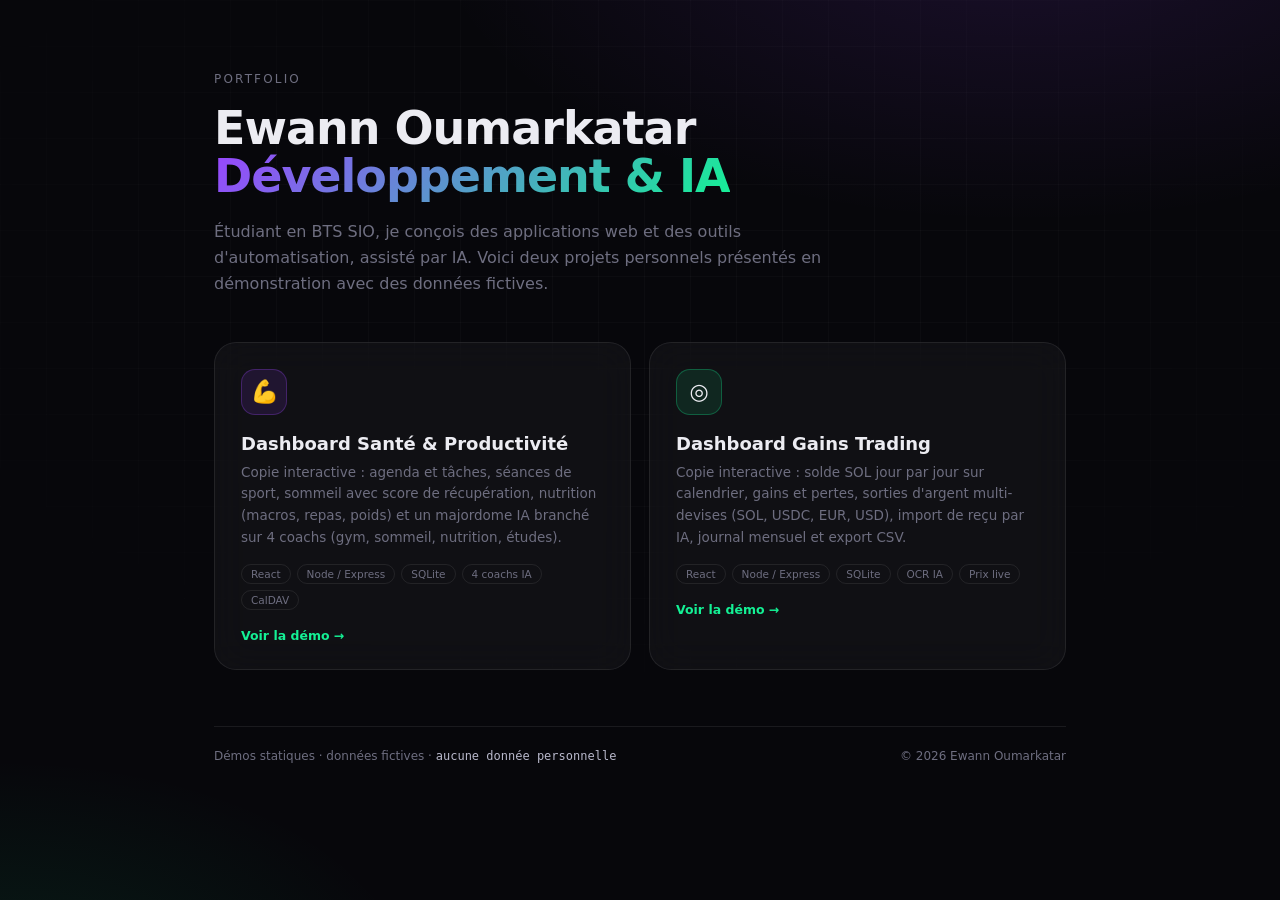
==== index.html @ 9dda3adc "Portfolio — présentation des projets" ====
<!doctype html>
<html lang="fr">
<head>
<meta charset="utf-8" />
<meta name="viewport" content="width=device-width, initial-scale=1.0" />
<title>Ewann Oumarkatar — Portfolio</title>
<style>
  :root {
    --bg: #07070b;
    --text: #ECECF2;
    --muted: #6E6E80;
    --line: rgba(255,255,255,0.08);
    --glass: rgba(255,255,255,0.04);
    --violet: #9945FF;
    --green: #14F195;
  }
  * { box-sizing: border-box; margin: 0; padding: 0; }
  html, body { min-height: 100%; }
  body {
    background:
      radial-gradient(1000px 520px at 80% -10%, rgba(153,69,255,0.14), transparent 60%),
      radial-gradient(760px 420px at 0% 110%, rgba(20,241,149,0.09), transparent 55%),
      var(--bg);
    color: var(--text);
    font-family: 'Inter', system-ui, -apple-system, 'Segoe UI', sans-serif;
    -webkit-font-smoothing: antialiased;
    min-height: 100vh;
    display: flex;
    flex-direction: column;
  }
  .grid-bg::before {
    content: "";
    position: fixed; inset: 0; pointer-events: none; z-index: 0;
    background-image:
      linear-gradient(rgba(255,255,255,0.022) 1px, transparent 1px),
      linear-gradient(90deg, rgba(255,255,255,0.022) 1px, transparent 1px);
    background-size: 46px 46px;
    -webkit-mask-image: radial-gradient(ellipse 90% 70% at 50% 30%, #000 30%, transparent 75%);
    mask-image: radial-gradient(ellipse 90% 70% at 50% 30%, #000 30%, transparent 75%);
  }
  .wrap { position: relative; z-index: 1; max-width: 900px; margin: 0 auto; padding: 72px 24px 64px; width: 100%; }

  .eyebrow { font-size: 12px; letter-spacing: .18em; text-transform: uppercase; color: var(--muted); margin-bottom: 18px; }
  h1 { font-size: clamp(30px, 6vw, 46px); font-weight: 800; letter-spacing: -1px; line-height: 1.05; }
  h1 .grad {
    background: linear-gradient(135deg, var(--violet), var(--green));
    -webkit-background-clip: text; background-clip: text; color: transparent;
  }
  .lead { color: var(--muted); font-size: 16px; line-height: 1.65; margin-top: 18px; max-width: 640px; }

  .cards { display: grid; grid-template-columns: 1fr; gap: 18px; margin-top: 44px; }
  @media (min-width: 720px) { .cards { grid-template-columns: 1fr 1fr; } }

  a.card {
    display: block; text-decoration: none; color: inherit;
    background: var(--glass);
    border: 1px solid var(--line);
    border-radius: 22px;
    padding: 26px;
    backdrop-filter: blur(18px);
    -webkit-backdrop-filter: blur(18px);
    transition: transform .18s ease, border-color .18s ease, background .18s ease;
  }
  a.card:hover { transform: translateY(-4px); border-color: rgba(255,255,255,0.18); background: rgba(255,255,255,0.07); }
  .card .ic {
    width: 46px; height: 46px; border-radius: 14px; display: grid; place-items: center;
    font-size: 22px; margin-bottom: 18px;
    background: rgba(153,69,255,0.12); border: 1px solid rgba(153,69,255,0.28);
  }
  .card.t-green .ic { background: rgba(20,241,149,0.10); border-color: rgba(20,241,149,0.28); }
  .card h2 { font-size: 18px; font-weight: 700; margin-bottom: 8px; }
  .card p { color: var(--muted); font-size: 13.5px; line-height: 1.6; }
  .card .tags { display: flex; flex-wrap: wrap; gap: 6px; margin-top: 16px; }
  .tag { font-size: 10.5px; color: var(--muted); border: 1px solid var(--line); border-radius: 999px; padding: 3px 9px; }
  .card .go { margin-top: 18px; font-size: 12.5px; font-weight: 600; color: var(--green); }

  footer { margin-top: 56px; padding-top: 22px; border-top: 1px solid var(--line); color: var(--muted); font-size: 12px; display: flex; justify-content: space-between; flex-wrap: wrap; gap: 10px; }
  footer code { font-family: 'JetBrains Mono', ui-monospace, monospace; color: #b9b9cc; }
</style>
</head>
<body class="grid-bg">
  <div class="wrap">
    <div class="eyebrow">Portfolio</div>
    <h1>Ewann Oumarkatar<br><span class="grad">Développement &amp; IA</span></h1>
    <p class="lead">
      Étudiant en BTS SIO, je conçois des applications web et des outils d'automatisation,
      assisté par IA. Voici deux projets personnels présentés en démonstration avec des
      données fictives.
    </p>

    <div class="cards">
      <a class="card" href="sante/index.html">
        <div class="ic">💪</div>
        <h2>Dashboard Santé &amp; Productivité</h2>
        <p>Copie interactive : agenda et tâches, séances de sport, sommeil avec score de récupération, nutrition (macros, repas, poids) et un majordome IA branché sur 4 coachs (gym, sommeil, nutrition, études).</p>
        <div class="tags">
          <span class="tag">React</span><span class="tag">Node / Express</span>
          <span class="tag">SQLite</span><span class="tag">4 coachs IA</span><span class="tag">CalDAV</span>
        </div>
        <div class="go">Voir la démo →</div>
      </a>

      <a class="card t-green" href="trading/index.html">
        <div class="ic">◎</div>
        <h2>Dashboard Gains Trading</h2>
        <p>Copie interactive : solde SOL jour par jour sur calendrier, gains et pertes, sorties d'argent multi-devises (SOL, USDC, EUR, USD), import de reçu par IA, journal mensuel et export CSV.</p>
        <div class="tags">
          <span class="tag">React</span><span class="tag">Node / Express</span>
          <span class="tag">SQLite</span><span class="tag">OCR IA</span><span class="tag">Prix live</span>
        </div>
        <div class="go">Voir la démo →</div>
      </a>
    </div>

    <footer>
      <span>Démos statiques · données fictives · <code>aucune donnée personnelle</code></span>
      <span>© 2026 Ewann Oumarkatar</span>
    </footer>
  </div>
</body>
</html>
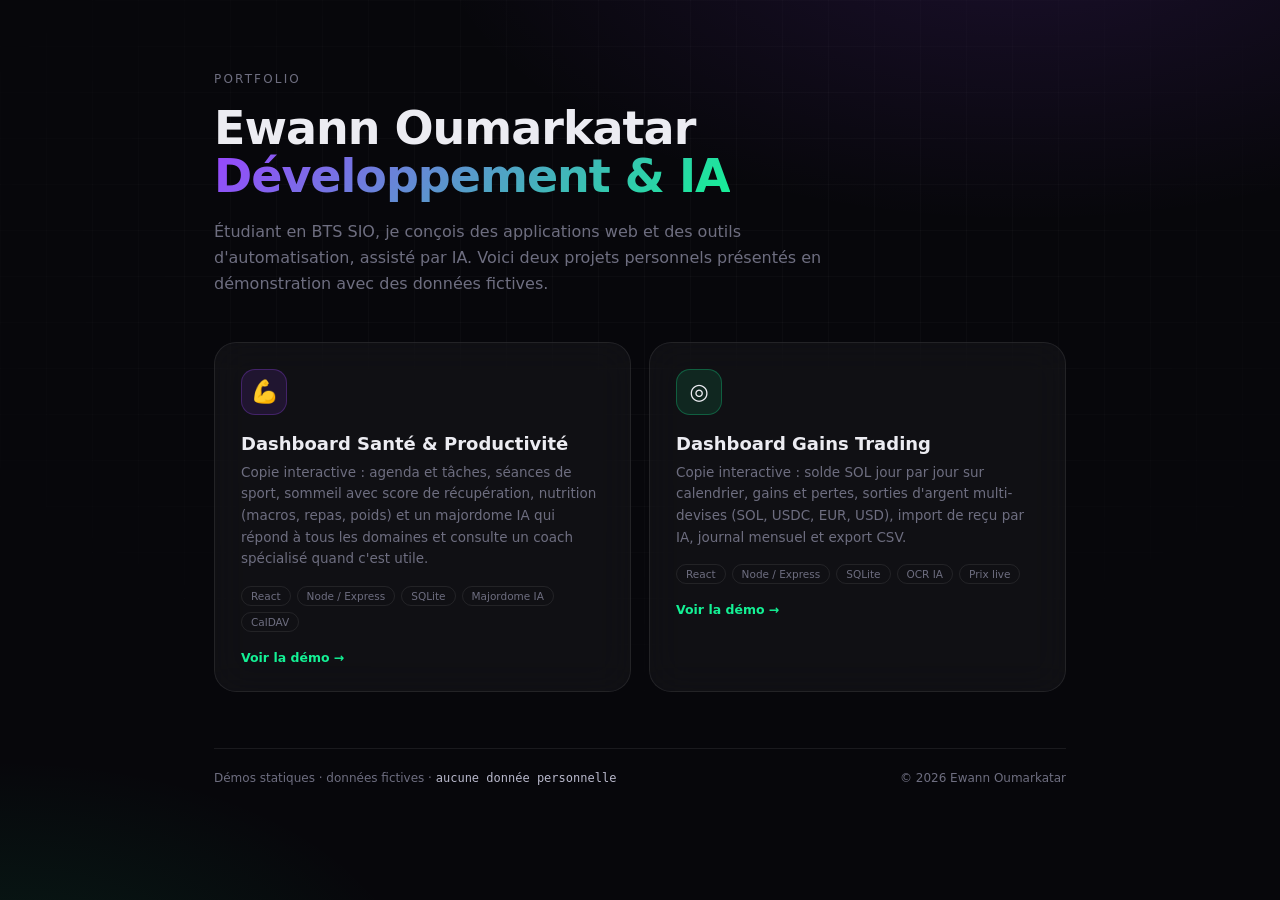
==== commit 1af0c2c3: "Majordome : une seule IA qui repond a tous les domaines (au lieu de 4 coachs selectionnables)" ====
--- a/index.html
+++ b/index.html
@@ -92,10 +92,10 @@
       <a class="card" href="sante/index.html">
         <div class="ic">💪</div>
         <h2>Dashboard Santé &amp; Productivité</h2>
-        <p>Copie interactive : agenda et tâches, séances de sport, sommeil avec score de récupération, nutrition (macros, repas, poids) et un majordome IA branché sur 4 coachs (gym, sommeil, nutrition, études).</p>
+        <p>Copie interactive : agenda et tâches, séances de sport, sommeil avec score de récupération, nutrition (macros, repas, poids) et un majordome IA qui répond à tous les domaines et consulte un coach spécialisé quand c'est utile.</p>
         <div class="tags">
           <span class="tag">React</span><span class="tag">Node / Express</span>
-          <span class="tag">SQLite</span><span class="tag">4 coachs IA</span><span class="tag">CalDAV</span>
+          <span class="tag">SQLite</span><span class="tag">Majordome IA</span><span class="tag">CalDAV</span>
         </div>
         <div class="go">Voir la démo →</div>
       </a>
